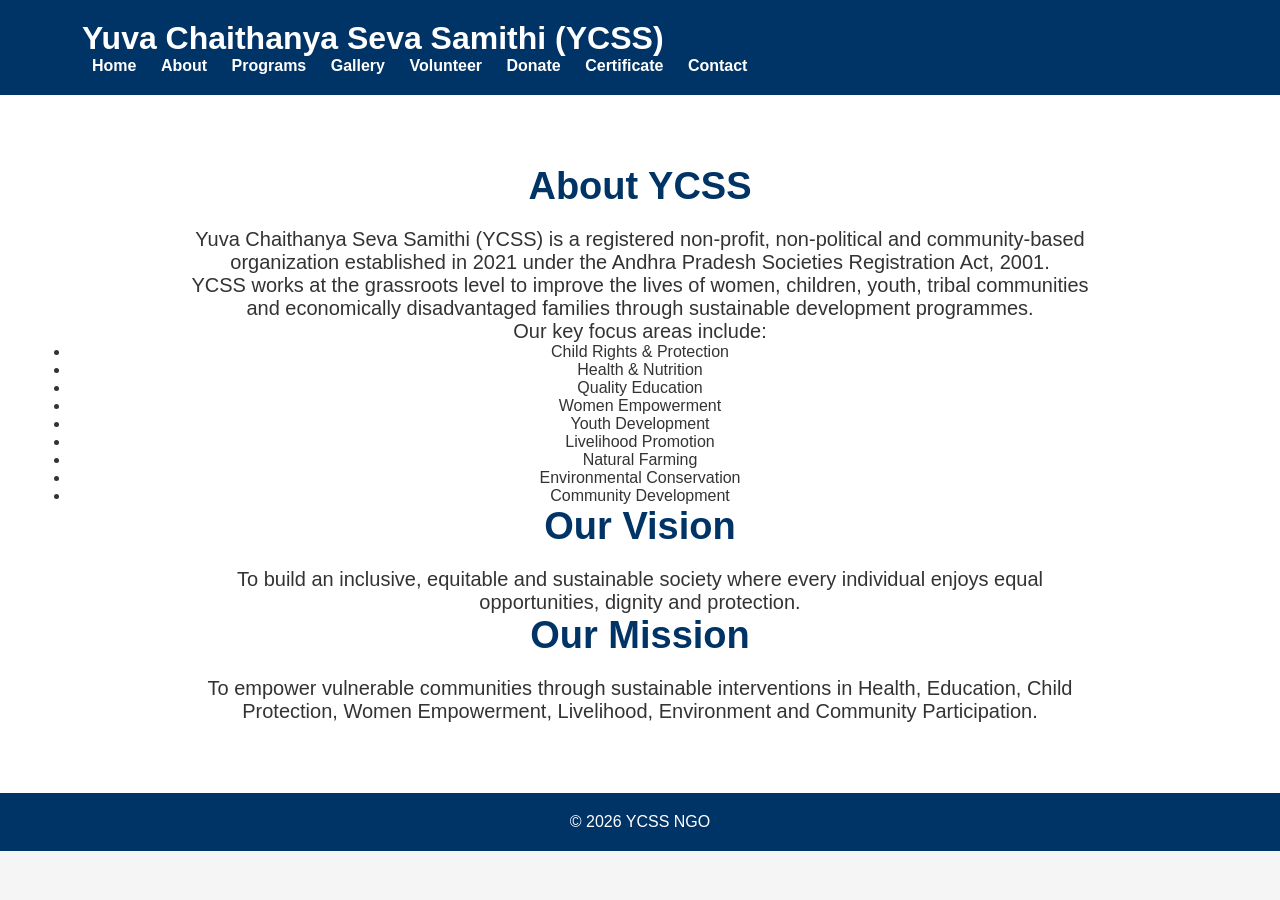
==== about.html @ fd0b3cf6 "Added About Page" ====
<!DOCTYPE html>
<html lang="en">
<head>
<meta charset="UTF-8">
<meta name="viewport" content="width=device-width, initial-scale=1.0">
<title>About YCSS</title>

<link rel="stylesheet" href="style.css">

</head>

<body>

<header>
<div class="container">

<h1>Yuva Chaithanya Seva Samithi (YCSS)</h1>

<nav>
<a href="index.html">Home</a>
<a href="about.html">About</a>
<a href="#">Programs</a>
<a href="#">Gallery</a>
<a href="#">Volunteer</a>
<a href="#">Donate</a>
<a href="#">Certificate</a>
<a href="#">Contact</a>
</nav>

</div>
</header>

<section class="about">

<h2>About YCSS</h2>

<p>

Yuva Chaithanya Seva Samithi (YCSS) is a registered non-profit,
non-political and community-based organization established in 2021
under the Andhra Pradesh Societies Registration Act, 2001.

</p>

<p>

YCSS works at the grassroots level to improve the lives of women,
children, youth, tribal communities and economically disadvantaged
families through sustainable development programmes.

</p>

<p>

Our key focus areas include:

</p>

<ul>

<li>Child Rights & Protection</li>

<li>Health & Nutrition</li>

<li>Quality Education</li>

<li>Women Empowerment</li>

<li>Youth Development</li>

<li>Livelihood Promotion</li>

<li>Natural Farming</li>

<li>Environmental Conservation</li>

<li>Community Development</li>

</ul>

<h2>Our Vision</h2>

<p>

To build an inclusive, equitable and sustainable society where every
individual enjoys equal opportunities, dignity and protection.

</p>

<h2>Our Mission</h2>

<p>

To empower vulnerable communities through sustainable interventions in
Health, Education, Child Protection, Women Empowerment, Livelihood,
Environment and Community Participation.

</p>

</section>

<footer>

© 2026 YCSS NGO

</footer>

</body>
</html>
---- style.css ----
*{
margin:0;
padding:0;
box-sizing:border-box;
font-family:Arial,sans-serif;
}

body{
background:#f5f5f5;
color:#333;
}

header{
background:#003366;
color:white;
padding:20px;
}

.container{
width:90%;
margin:auto;
display:flex;
justify-content:space-between;
align-items:center;
flex-wrap:wrap;
}

nav a{
color:white;
text-decoration:none;
margin:10px;
font-weight:bold;
}

nav a:hover{
color:gold;
}

.hero{
height:500px;
background:url("https://images.unsplash.com/photo-1529156069898-49953e39b3ac?auto=format&fit=crop&w=1600&q=80") center/cover;
display:flex;
flex-direction:column;
justify-content:center;
align-items:center;
text-align:center;
color:white;
}

.hero h2{
font-size:50px;
margin-bottom:20px;
text-shadow:2px 2px 5px black;
}

.hero p{
font-size:22px;
margin-bottom:20px;
}

.hero a{
background:#ff5722;
padding:15px 35px;
color:white;
text-decoration:none;
border-radius:30px;
font-size:20px;
}

.about{
padding:70px;
text-align:center;
background:white;
}

.about h2{
font-size:38px;
margin-bottom:20px;
color:#003366;
}

.about p{
max-width:900px;
margin:auto;
font-size:20px;
}

footer{
background:#003366;
color:white;
text-align:center;
padding:20px;
}
/* Vision & Mission */

.vision,
.mission{
    width:80%;
    margin:60px auto;
    text-align:center;
    background:#f8f9fa;
    padding:40px;
    border-radius:10px;
    box-shadow:0 5px 15px rgba(0,0,0,0.08);
}

.vision h2,
.mission h2{
    color:#003366;
    font-size:38px;
    margin-bottom:20px;
}

.vision p,
.mission p{
    font-size:20px;
    line-height:1.8;
    color:#444;
}
/* Programs */

.programs{
    width:90%;
    margin:80px auto;
    text-align:center;
}

.programs h2{
    font-size:42px;
    color:#003366;
    margin-bottom:40px;
}

.program-grid{
    display:grid;
    grid-template-columns:repeat(auto-fit,minmax(300px,1fr));
    gap:25px;
}

.card{
    background:white;
    padding:30px;
    border-radius:12px;
    box-shadow:0 5px 20px rgba(0,0,0,.10);
    transition:.3s;
}

.card:hover{
    transform:translateY(-8px);
}

.card h3{
    color:#003366;
    margin-bottom:15px;
}

.card p{
    line-height:1.7;
    color:#555;
}
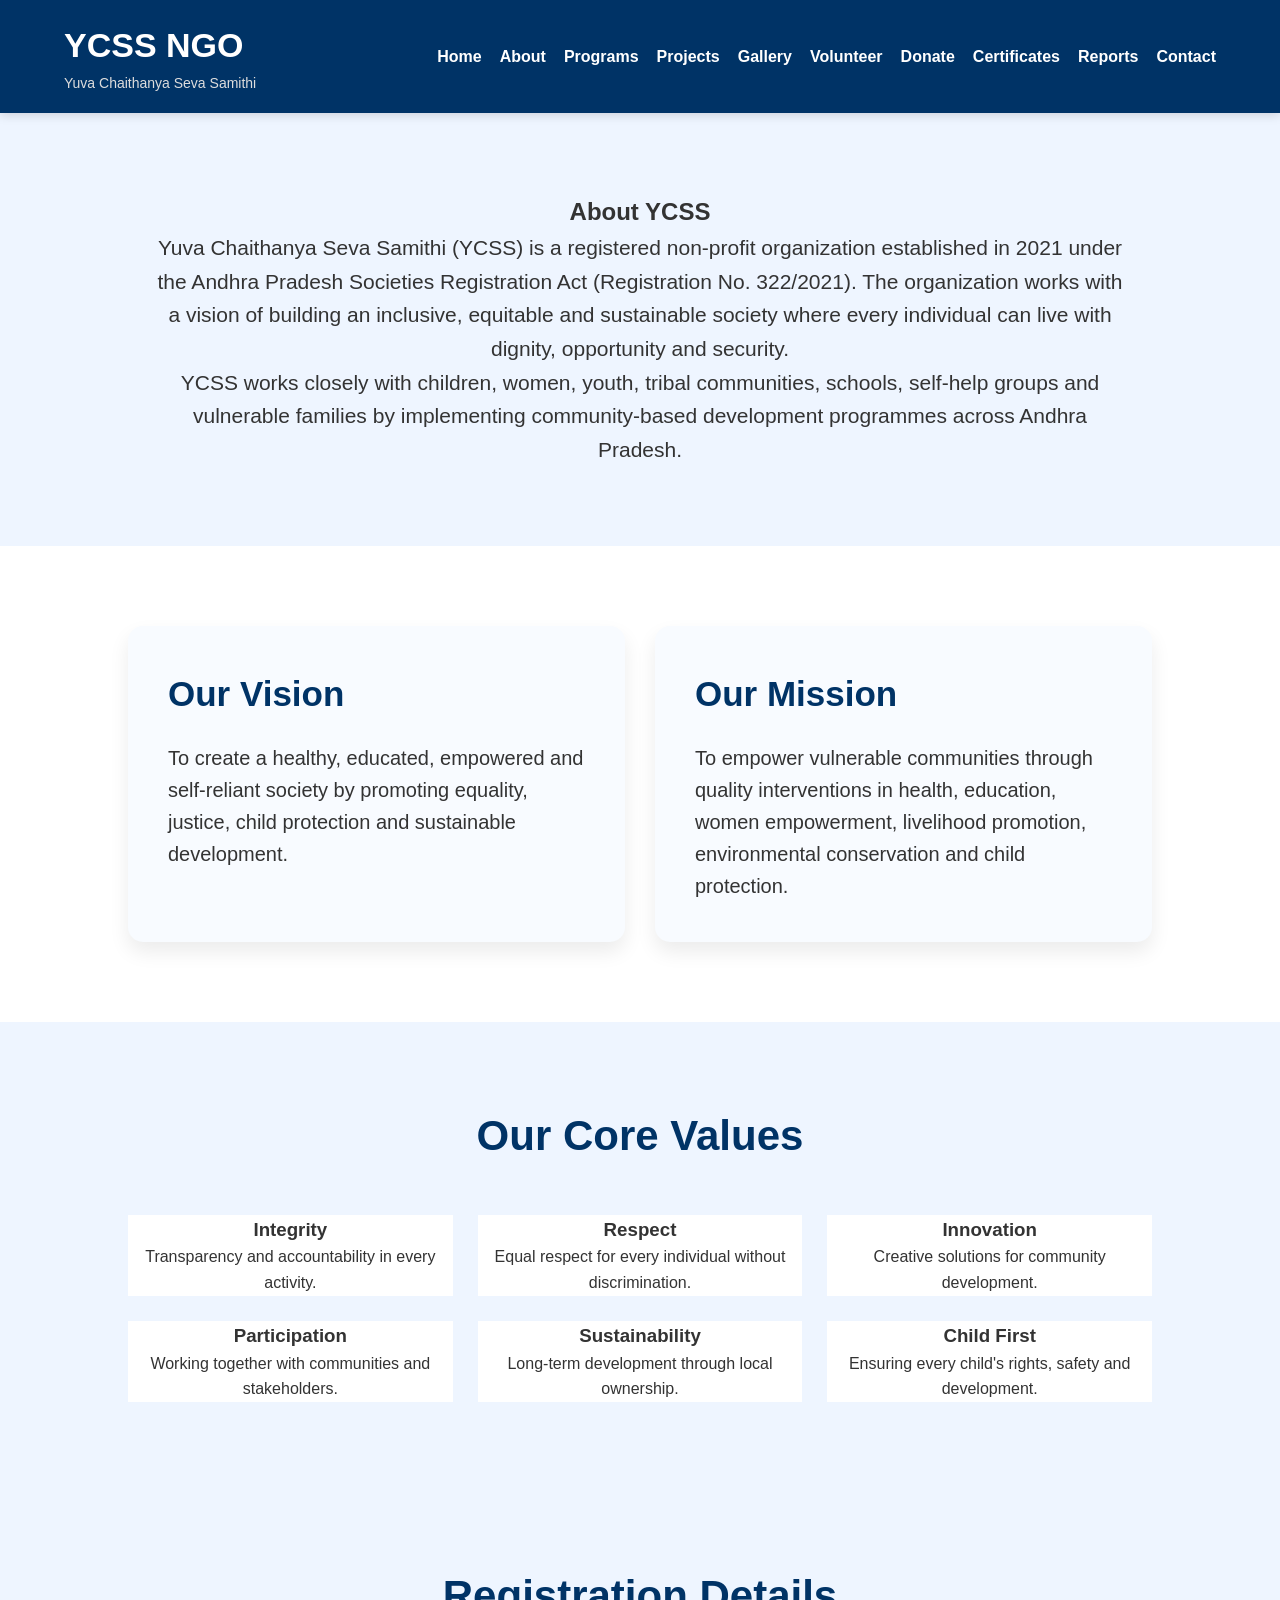
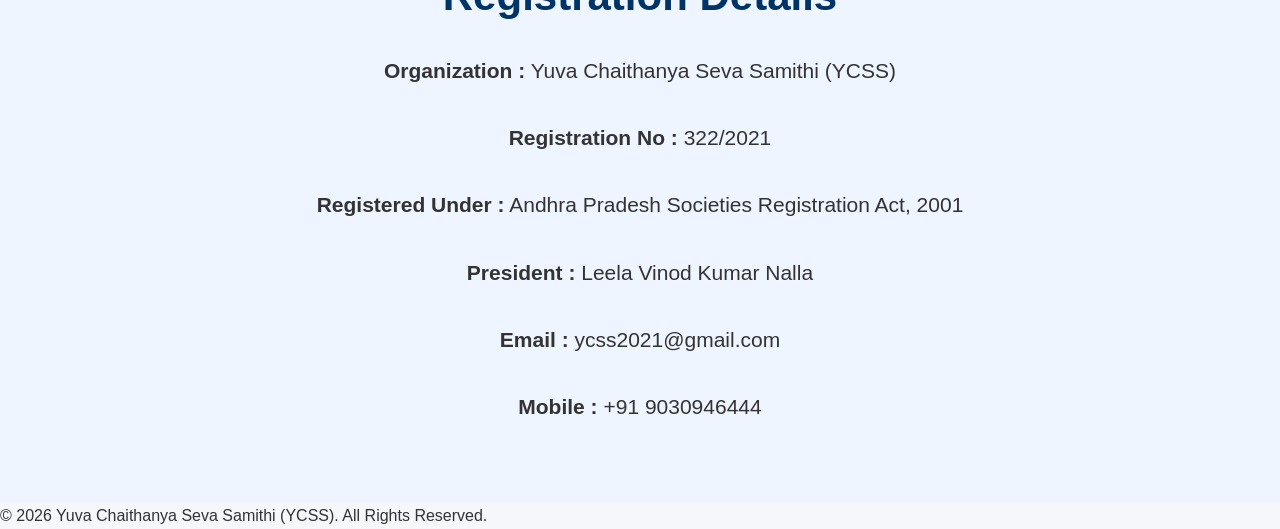
==== commit 5e1d0446: "Update about.html" ====
--- a/about.html
+++ b/about.html
@@ -3,10 +3,8 @@
 <head>
 <meta charset="UTF-8">
 <meta name="viewport" content="width=device-width, initial-scale=1.0">
-<title>About YCSS</title>
-
+<title>About Us | YCSS NGO</title>
 <link rel="stylesheet" href="style.css">
-
 </head>
 
 <body>
@@ -14,86 +12,130 @@
 <header>
 <div class="container">
 
-<h1>Yuva Chaithanya Seva Samithi (YCSS)</h1>
+<div class="logo">
+<h1>YCSS NGO</h1>
+<p>Yuva Chaithanya Seva Samithi</p>
+</div>
 
 <nav>
 <a href="index.html">Home</a>
 <a href="about.html">About</a>
-<a href="#">Programs</a>
-<a href="#">Gallery</a>
-<a href="#">Volunteer</a>
-<a href="#">Donate</a>
-<a href="#">Certificate</a>
-<a href="#">Contact</a>
+<a href="programs.html">Programs</a>
+<a href="projects.html">Projects</a>
+<a href="gallery.html">Gallery</a>
+<a href="volunteer.html">Volunteer</a>
+<a href="donate.html">Donate</a>
+<a href="certificate.html">Certificates</a>
+<a href="reports.html">Reports</a>
+<a href="contact.html">Contact</a>
 </nav>
 
 </div>
 </header>
 
-<section class="about">
+<section class="about-home">
 
-<h2>About YCSS</h2>
+<h1>About YCSS</h1>
 
 <p>
 
-Yuva Chaithanya Seva Samithi (YCSS) is a registered non-profit,
-non-political and community-based organization established in 2021
-under the Andhra Pradesh Societies Registration Act, 2001.
+Yuva Chaithanya Seva Samithi (YCSS) is a registered non-profit organization established in 2021 under the Andhra Pradesh Societies Registration Act (Registration No. 322/2021). The organization works with a vision of building an inclusive, equitable and sustainable society where every individual can live with dignity, opportunity and security.
 
 </p>
 
 <p>
 
-YCSS works at the grassroots level to improve the lives of women,
-children, youth, tribal communities and economically disadvantaged
-families through sustainable development programmes.
+YCSS works closely with children, women, youth, tribal communities, schools, self-help groups and vulnerable families by implementing community-based development programmes across Andhra Pradesh.
 
 </p>
 
-<p>
+</section>
 
-Our key focus areas include:
+<section class="vision-mission">
 
-</p>
-
-<ul>
-
-<li>Child Rights & Protection</li>
-
-<li>Health & Nutrition</li>
-
-<li>Quality Education</li>
-
-<li>Women Empowerment</li>
-
-<li>Youth Development</li>
-
-<li>Livelihood Promotion</li>
-
-<li>Natural Farming</li>
-
-<li>Environmental Conservation</li>
-
-<li>Community Development</li>
-
-</ul>
+<div class="box">
 
 <h2>Our Vision</h2>
 
 <p>
 
-To build an inclusive, equitable and sustainable society where every
-individual enjoys equal opportunities, dignity and protection.
+To create a healthy, educated, empowered and self-reliant society by promoting equality, justice, child protection and sustainable development.
 
 </p>
+
+</div>
+
+<div class="box">
 
 <h2>Our Mission</h2>
 
 <p>
 
-To empower vulnerable communities through sustainable interventions in
-Health, Education, Child Protection, Women Empowerment, Livelihood,
-Environment and Community Participation.
+To empower vulnerable communities through quality interventions in health, education, women empowerment, livelihood promotion, environmental conservation and child protection.
+
+</p>
+
+</div>
+
+</section>
+
+<section class="programs">
+
+<h2>Our Core Values</h2>
+
+<div class="program-grid">
+
+<div class="card">
+<h3>Integrity</h3>
+<p>Transparency and accountability in every activity.</p>
+</div>
+
+<div class="card">
+<h3>Respect</h3>
+<p>Equal respect for every individual without discrimination.</p>
+</div>
+
+<div class="card">
+<h3>Innovation</h3>
+<p>Creative solutions for community development.</p>
+</div>
+
+<div class="card">
+<h3>Participation</h3>
+<p>Working together with communities and stakeholders.</p>
+</div>
+
+<div class="card">
+<h3>Sustainability</h3>
+<p>Long-term development through local ownership.</p>
+</div>
+
+<div class="card">
+<h3>Child First</h3>
+<p>Ensuring every child's rights, safety and development.</p>
+</div>
+
+</div>
+
+</section>
+
+<section class="about-home">
+
+<h2>Registration Details</h2>
+
+<p>
+
+<b>Organization :</b> Yuva Chaithanya Seva Samithi (YCSS)<br><br>
+
+<b>Registration No :</b> 322/2021<br><br>
+
+<b>Registered Under :</b> Andhra Pradesh Societies Registration Act, 2001<br><br>
+
+<b>President :</b> Leela Vinod Kumar Nalla<br><br>
+
+<b>Email :</b> ycss2021@gmail.com<br><br>
+
+<b>Mobile :</b> +91 9030946444
 
 </p>
 
@@ -101,7 +143,11 @@
 
 <footer>
 
-© 2026 YCSS NGO
+<p>
+
+© 2026 Yuva Chaithanya Seva Samithi (YCSS). All Rights Reserved.
+
+</p>
 
 </footer>
 
--- a/style.css
+++ b/style.css
@@ -1,19 +1,29 @@
+/* =========================
+YCSS NGO - Professional CSS
+========================= */
+
 *{
 margin:0;
 padding:0;
 box-sizing:border-box;
 font-family:Arial,sans-serif;
+scroll-behavior:smooth;
 }
 
 body{
-background:#f5f5f5;
+background:#f5f7fb;
 color:#333;
-}
+line-height:1.6;
+}
+
+/* HEADER */
 
 header{
 background:#003366;
-color:white;
-padding:20px;
+position:sticky;
+top:0;
+z-index:999;
+box-shadow:0 2px 10px rgba(0,0,0,.15);
 }
 
 .container{
@@ -22,139 +32,213 @@
 display:flex;
 justify-content:space-between;
 align-items:center;
+padding:18px 0;
+}
+
+.logo h1{
+color:#fff;
+font-size:34px;
+}
+
+.logo p{
+color:#ddd;
+font-size:14px;
+}
+
+nav{
+display:flex;
 flex-wrap:wrap;
+gap:18px;
 }
 
 nav a{
 color:white;
 text-decoration:none;
-margin:10px;
 font-weight:bold;
+transition:.3s;
 }
 
 nav a:hover{
-color:gold;
-}
+color:#FFD700;
+}
+
+/* HERO */
 
 .hero{
-height:500px;
-background:url("https://images.unsplash.com/photo-1529156069898-49953e39b3ac?auto=format&fit=crop&w=1600&q=80") center/cover;
+height:90vh;
+background:url("baner.jpg") center center/cover no-repeat;
+position:relative;
+display:flex;
+justify-content:center;
+align-items:center;
+}
+
+.overlay{
+background:rgba(0,0,0,.55);
+width:100%;
+height:100%;
 display:flex;
 flex-direction:column;
 justify-content:center;
 align-items:center;
 text-align:center;
-color:white;
-}
-
-.hero h2{
-font-size:50px;
+color:#fff;
+padding:20px;
+}
+
+.overlay h2{
+font-size:60px;
 margin-bottom:20px;
-text-shadow:2px 2px 5px black;
-}
-
-.hero p{
-font-size:22px;
-margin-bottom:20px;
-}
-
-.hero a{
-background:#ff5722;
-padding:15px 35px;
+}
+
+.overlay p{
+font-size:24px;
+margin-bottom:35px;
+}
+
+.hero-buttons{
+display:flex;
+gap:20px;
+flex-wrap:wrap;
+}
+
+.btn{
+background:#ff6600;
+padding:16px 35px;
+border-radius:40px;
 color:white;
 text-decoration:none;
-border-radius:30px;
+font-weight:bold;
+transition:.3s;
+}
+
+.btn:hover{
+background:#e65100;
+}
+
+.btn2{
+background:#fff;
+padding:16px 35px;
+border-radius:40px;
+color:#003366;
+text-decoration:none;
+font-weight:bold;
+transition:.3s;
+}
+
+.btn2:hover{
+background:#FFD700;
+}
+
+/* IMPACT */
+
+.impact{
+padding:80px 10%;
+text-align:center;
+background:white;
+}
+
+.impact h2{
+font-size:42px;
+margin-bottom:40px;
+color:#003366;
+}
+
+.impact-grid{
+display:grid;
+grid-template-columns:repeat(auto-fit,minmax(220px,1fr));
+gap:25px;
+}
+
+.impact-box{
+background:#f8fbff;
+padding:35px;
+border-radius:15px;
+box-shadow:0 10px 20px rgba(0,0,0,.08);
+transition:.3s;
+}
+
+.impact-box:hover{
+transform:translateY(-8px);
+}
+
+.impact-box h3{
+font-size:48px;
+color:#ff6600;
+margin-bottom:10px;
+}
+
+.impact-box p{
 font-size:20px;
 }
 
-.about{
-padding:70px;
-text-align:center;
+/* ABOUT */
+
+.about-home{
+padding:80px 12%;
+text-align:center;
+background:#eef5ff;
+}
+
+.about-home h2{
+font-size:42px;
+color:#003366;
+margin-bottom:25px;
+}
+
+.about-home p{
+font-size:21px;
+max-width:1000px;
+margin:auto;
+}
+
+/* VISION */
+
+.vision-mission{
+display:grid;
+grid-template-columns:repeat(auto-fit,minmax(400px,1fr));
+gap:30px;
+padding:80px 10%;
 background:white;
 }
 
-.about h2{
-font-size:38px;
+.box{
+background:#f8fbff;
+padding:40px;
+border-radius:15px;
+box-shadow:0 10px 20px rgba(0,0,0,.08);
+}
+
+.box h2{
+color:#003366;
 margin-bottom:20px;
-color:#003366;
-}
-
-.about p{
-max-width:900px;
-margin:auto;
+font-size:35px;
+}
+
+.box p{
 font-size:20px;
 }
 
-footer{
-background:#003366;
-color:white;
-text-align:center;
-padding:20px;
-}
-/* Vision & Mission */
-
-.vision,
-.mission{
-    width:80%;
-    margin:60px auto;
-    text-align:center;
-    background:#f8f9fa;
-    padding:40px;
-    border-radius:10px;
-    box-shadow:0 5px 15px rgba(0,0,0,0.08);
-}
-
-.vision h2,
-.mission h2{
-    color:#003366;
-    font-size:38px;
-    margin-bottom:20px;
-}
-
-.vision p,
-.mission p{
-    font-size:20px;
-    line-height:1.8;
-    color:#444;
-}
-/* Programs */
+/* PROGRAMS */
 
 .programs{
-    width:90%;
-    margin:80px auto;
-    text-align:center;
+padding:80px 10%;
+background:#eef5ff;
+text-align:center;
 }
 
 .programs h2{
-    font-size:42px;
-    color:#003366;
-    margin-bottom:40px;
+font-size:42px;
+color:#003366;
+margin-bottom:45px;
 }
 
 .program-grid{
-    display:grid;
-    grid-template-columns:repeat(auto-fit,minmax(300px,1fr));
-    gap:25px;
+display:grid;
+grid-template-columns:repeat(auto-fit,minmax(300px,1fr));
+gap:25px;
 }
 
 .card{
-    background:white;
-    padding:30px;
-    border-radius:12px;
-    box-shadow:0 5px 20px rgba(0,0,0,.10);
-    transition:.3s;
-}
-
-.card:hover{
-    transform:translateY(-8px);
-}
-
-.card h3{
-    color:#003366;
-    margin-bottom:15px;
-}
-
-.card p{
-    line-height:1.7;
-    color:#555;
-}
+background:white;
+padding:
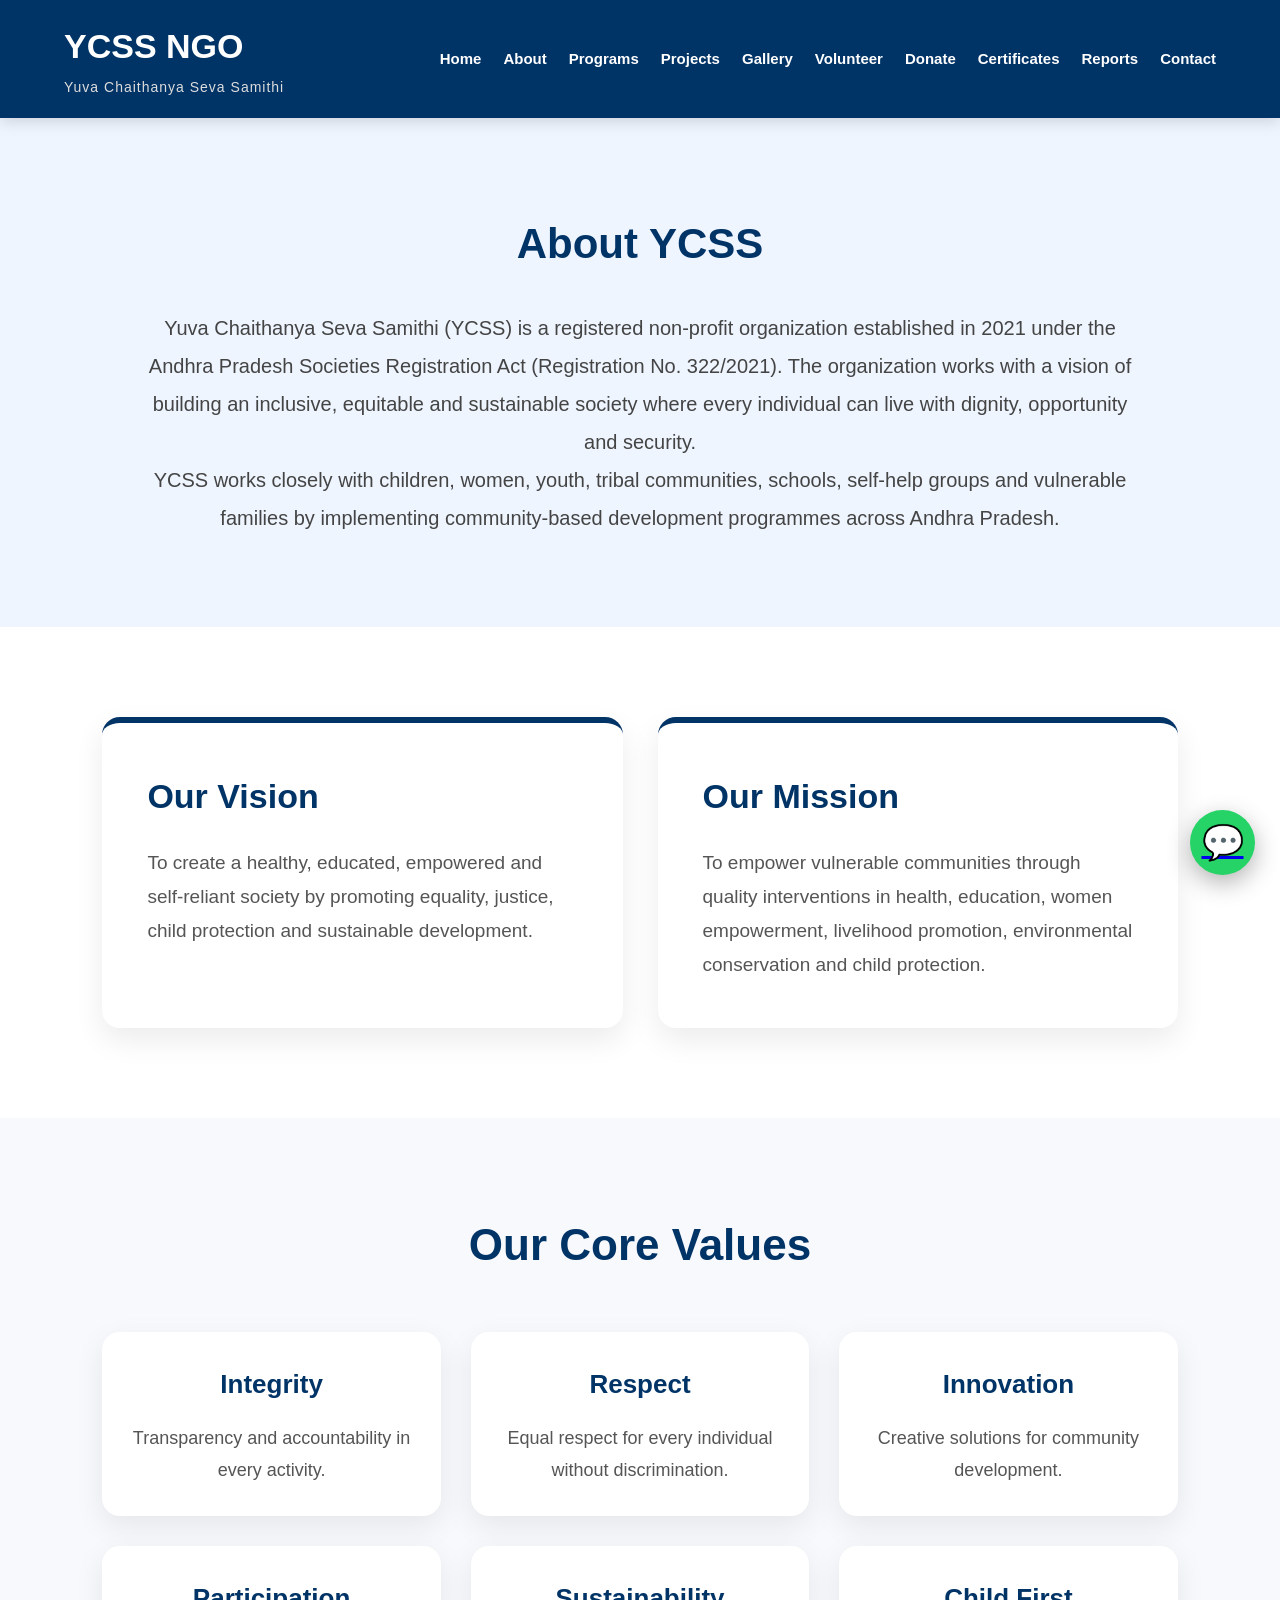
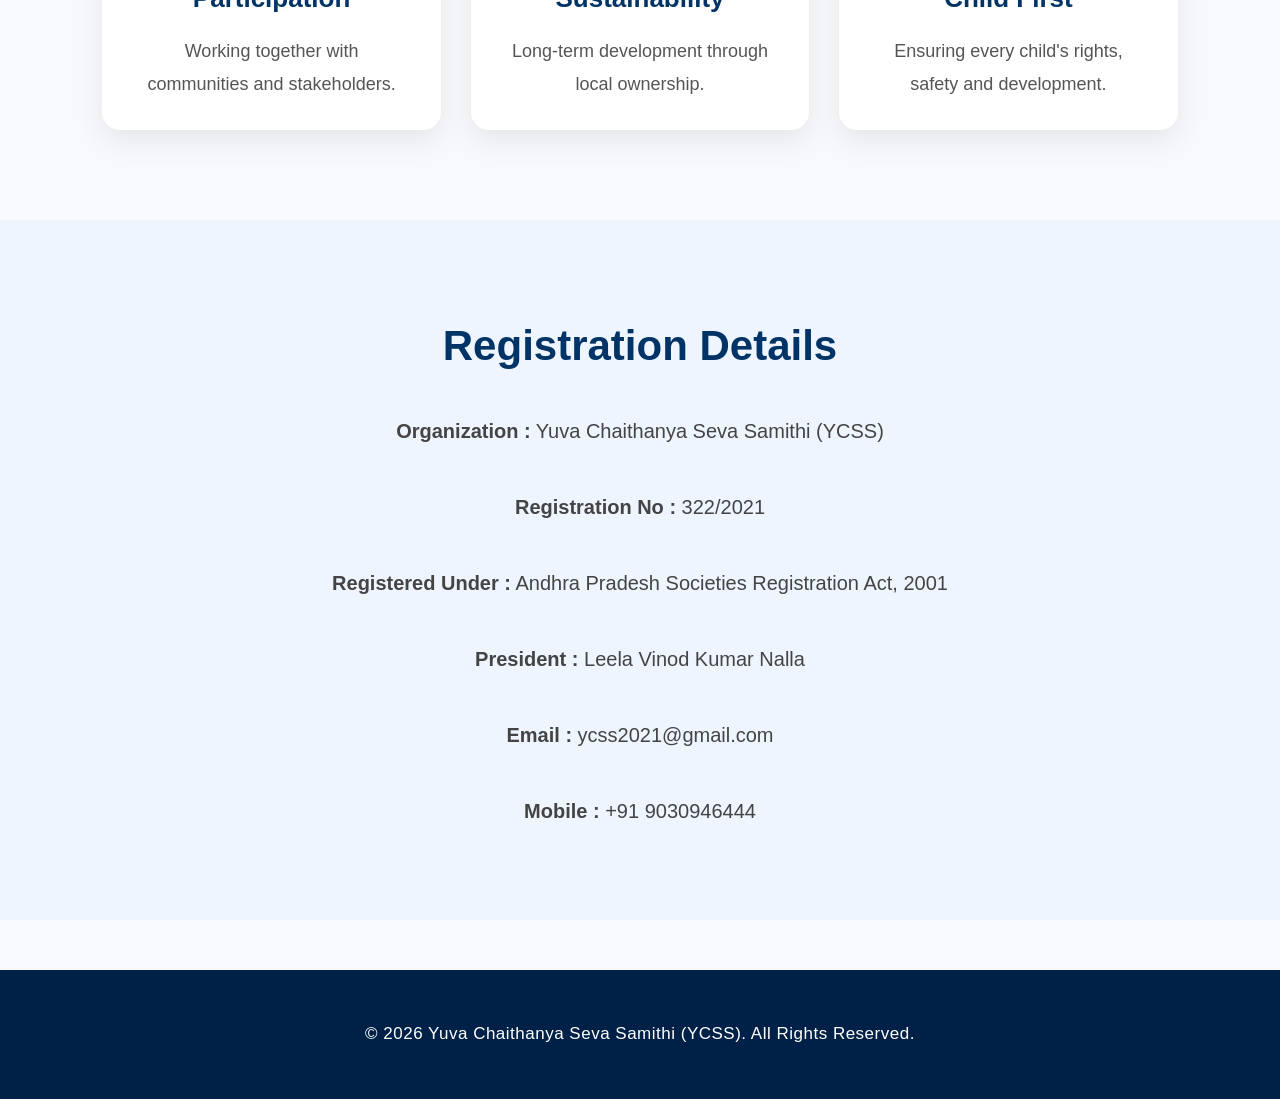
==== commit d57f895c: "Update about.html" ====
--- a/about.html
+++ b/about.html
@@ -150,6 +150,16 @@
 </p>
 
 </footer>
+<!-- Floating WhatsApp -->
+<a href="https://wa.me/919030946444"
+class="whatsapp-float"
+target="_blank">
+
+<span class="wa-icon">💬</span>
+
+</a>
+
+<script src="script.js"></script>
 
 </body>
 </html>
--- a/style.css
+++ b/style.css
@@ -1,33 +1,37 @@
-/* =========================
-YCSS NGO - Professional CSS
-========================= */
+/*=================================================
+YCSS NGO - Professional Website
+Version : 2.0
+Part 1 of 3
+==================================================*/
 
 *{
 margin:0;
 padding:0;
 box-sizing:border-box;
-font-family:Arial,sans-serif;
 scroll-behavior:smooth;
+font-family:'Segoe UI',Arial,sans-serif;
 }
 
 body{
-background:#f5f7fb;
+background:#f7f9fc;
 color:#333;
-line-height:1.6;
+line-height:1.7;
+overflow-x:hidden;
 }
 
 /* HEADER */
 
 header{
-background:#003366;
 position:sticky;
 top:0;
-z-index:999;
-box-shadow:0 2px 10px rgba(0,0,0,.15);
+z-index:9999;
+background:#003366;
+box-shadow:0 3px 15px rgba(0,0,0,.15);
 }
 
 .container{
 width:90%;
+max-width:1400px;
 margin:auto;
 display:flex;
 justify-content:space-between;
@@ -38,207 +42,683 @@
 .logo h1{
 color:#fff;
 font-size:34px;
+font-weight:700;
 }
 
 .logo p{
 color:#ddd;
 font-size:14px;
+letter-spacing:1px;
 }
 
 nav{
 display:flex;
+gap:22px;
 flex-wrap:wrap;
-gap:18px;
 }
 
 nav a{
-color:white;
 text-decoration:none;
-font-weight:bold;
-transition:.3s;
+color:#fff;
+font-weight:600;
+font-size:15px;
+transition:.35s;
+position:relative;
 }
 
 nav a:hover{
 color:#FFD700;
 }
 
+nav a::after{
+content:"";
+position:absolute;
+left:0;
+bottom:-5px;
+width:0%;
+height:2px;
+background:#FFD700;
+transition:.35s;
+}
+
+nav a:hover::after{
+width:100%;
+}
+
 /* HERO */
 
 .hero{
-height:90vh;
-background:url("baner.jpg") center center/cover no-repeat;
-position:relative;
+
+height:92vh;
+
+background:
+
+linear-gradient(rgba(0,0,0,.45),rgba(0,0,0,.45)),
+
+url("IMG_20230207_112610.jpg")
+
+center center/cover no-repeat;
+
 display:flex;
+
 justify-content:center;
+
 align-items:center;
+
+text-align:center;
+
+color:white;
+
 }
 
 .overlay{
-background:rgba(0,0,0,.55);
-width:100%;
-height:100%;
+
+max-width:900px;
+
+padding:30px;
+
+}
+
+.overlay h2{
+
+font-size:64px;
+
+font-weight:700;
+
+margin-bottom:25px;
+
+text-shadow:0 5px 15px rgba(0,0,0,.5);
+
+}
+
+.overlay p{
+
+font-size:24px;
+
+margin-bottom:35px;
+
+}
+
+.hero-buttons{
+
 display:flex;
-flex-direction:column;
+
 justify-content:center;
-align-items:center;
+
+gap:20px;
+
+flex-wrap:wrap;
+
+}
+
+.btn{
+
+background:#ff6b00;
+
+padding:16px 40px;
+
+border-radius:40px;
+
+color:white;
+
+text-decoration:none;
+
+font-weight:bold;
+
+transition:.35s;
+
+}
+
+.btn:hover{
+
+background:#e75d00;
+
+transform:translateY(-5px);
+
+}
+
+.btn2{
+
+background:white;
+
+padding:16px 40px;
+
+border-radius:40px;
+
+text-decoration:none;
+
+font-weight:bold;
+
+color:#003366;
+
+transition:.35s;
+
+}
+
+.btn2:hover{
+
+background:#FFD700;
+
+transform:translateY(-5px);
+
+}
+
+/* IMPACT */
+
+.impact{
+
+padding:90px 8%;
+
+background:white;
+
 text-align:center;
-color:#fff;
-padding:20px;
-}
-
-.overlay h2{
-font-size:60px;
-margin-bottom:20px;
-}
-
-.overlay p{
-font-size:24px;
-margin-bottom:35px;
-}
-
-.hero-buttons{
-display:flex;
-gap:20px;
-flex-wrap:wrap;
-}
-
-.btn{
-background:#ff6600;
-padding:16px 35px;
-border-radius:40px;
-color:white;
-text-decoration:none;
-font-weight:bold;
-transition:.3s;
-}
-
-.btn:hover{
-background:#e65100;
-}
-
-.btn2{
+
+}
+
+.impact h2{
+
+font-size:42px;
+
+color:#003366;
+
+margin-bottom:50px;
+
+}
+
+.impact-grid{
+
+display:grid;
+
+grid-template-columns:repeat(auto-fit,minmax(240px,1fr));
+
+gap:30px;
+
+}
+
+.impact-box{
+
 background:#fff;
-padding:16px 35px;
-border-radius:40px;
-color:#003366;
-text-decoration:none;
-font-weight:bold;
-transition:.3s;
-}
-
-.btn2:hover{
-background:#FFD700;
-}
-
-/* IMPACT */
-
-.impact{
-padding:80px 10%;
-text-align:center;
-background:white;
-}
-
-.impact h2{
-font-size:42px;
-margin-bottom:40px;
-color:#003366;
-}
-
-.impact-grid{
-display:grid;
-grid-template-columns:repeat(auto-fit,minmax(220px,1fr));
-gap:25px;
-}
-
-.impact-box{
-background:#f8fbff;
-padding:35px;
-border-radius:15px;
-box-shadow:0 10px 20px rgba(0,0,0,.08);
-transition:.3s;
+
+padding:40px;
+
+border-radius:18px;
+
+box-shadow:0 10px 30px rgba(0,0,0,.08);
+
+transition:.4s;
+
 }
 
 .impact-box:hover{
-transform:translateY(-8px);
+
+transform:translateY(-10px);
+
 }
 
 .impact-box h3{
+
 font-size:48px;
-color:#ff6600;
+
+color:#ff6b00;
+
 margin-bottom:10px;
+
 }
 
 .impact-box p{
+
 font-size:20px;
-}
-
-/* ABOUT */
+
+color:#555;
+
+}
+/*=================================================
+ABOUT
+==================================================*/
 
 .about-home{
-padding:80px 12%;
+padding:90px 10%;
 text-align:center;
 background:#eef5ff;
 }
 
+.about-home h1,
 .about-home h2{
 font-size:42px;
 color:#003366;
-margin-bottom:25px;
+margin-bottom:30px;
 }
 
 .about-home p{
-font-size:21px;
 max-width:1000px;
 margin:auto;
-}
-
-/* VISION */
+font-size:20px;
+line-height:1.9;
+color:#444;
+}
+
+/*=================================================
+VISION & MISSION
+==================================================*/
 
 .vision-mission{
 display:grid;
-grid-template-columns:repeat(auto-fit,minmax(400px,1fr));
-gap:30px;
-padding:80px 10%;
+grid-template-columns:repeat(auto-fit,minmax(420px,1fr));
+gap:35px;
+padding:90px 8%;
 background:white;
 }
 
 .box{
-background:#f8fbff;
-padding:40px;
-border-radius:15px;
-box-shadow:0 10px 20px rgba(0,0,0,.08);
+background:white;
+padding:45px;
+border-radius:18px;
+box-shadow:0 12px 30px rgba(0,0,0,.08);
+transition:.35s;
+border-top:6px solid #003366;
+}
+
+.box:hover{
+transform:translateY(-8px);
 }
 
 .box h2{
+font-size:34px;
+margin-bottom:20px;
 color:#003366;
-margin-bottom:20px;
-font-size:35px;
 }
 
 .box p{
-font-size:20px;
-}
-
-/* PROGRAMS */
+font-size:19px;
+color:#555;
+line-height:1.8;
+}
+
+/*=================================================
+PROGRAMS
+==================================================*/
 
 .programs{
-padding:80px 10%;
-background:#eef5ff;
+padding:90px 8%;
+background:#f7f9fc;
 text-align:center;
 }
 
 .programs h2{
-font-size:42px;
+font-size:44px;
 color:#003366;
-margin-bottom:45px;
+margin-bottom:50px;
 }
 
 .program-grid{
 display:grid;
 grid-template-columns:repeat(auto-fit,minmax(300px,1fr));
-gap:25px;
+gap:30px;
 }
 
 .card{
 background:white;
-padding:
+border-radius:18px;
+padding:30px;
+box-shadow:0 10px 30px rgba(0,0,0,.08);
+transition:.35s;
+overflow:hidden;
+}
+
+.card:hover{
+transform:translateY(-10px);
+box-shadow:0 18px 35px rgba(0,0,0,.15);
+}
+
+.card h3{
+font-size:26px;
+color:#003366;
+margin-bottom:15px;
+}
+
+.card p{
+font-size:18px;
+line-height:1.8;
+color:#555;
+}
+
+/*=================================================
+IMAGES
+==================================================*/
+
+.card img{
+width:100%;
+height:240px;
+object-fit:cover;
+border-radius:12px;
+transition:.4s;
+}
+
+.card:hover img{
+transform:scale(1.08);
+}
+
+/*=================================================
+BUTTON EFFECTS
+==================================================*/
+
+.btn,
+.btn2{
+box-shadow:0 10px 25px rgba(0,0,0,.25);
+}
+
+.btn:active,
+.btn2:active{
+transform:scale(.98);
+}
+
+/*=================================================
+ANIMATION
+==================================================*/
+
+section{
+animation:fadeUp .9s ease;
+}
+
+@keyframes fadeUp{
+
+0%{
+opacity:0;
+transform:translateY(40px);
+}
+
+100%{
+opacity:1;
+transform:translateY(0);
+}
+
+}
+/*=================================================
+FOOTER
+==================================================*/
+
+footer{
+background:#002147;
+color:#fff;
+padding:50px 20px;
+text-align:center;
+margin-top:50px;
+}
+
+footer p{
+font-size:17px;
+letter-spacing:.5px;
+}
+
+/*=================================================
+LINKS
+==================================================*/
+
+a{
+transition:.3s;
+}
+
+img{
+max-width:100%;
+display:block;
+}
+
+/*=================================================
+SCROLLBAR
+==================================================*/
+
+::-webkit-scrollbar{
+width:10px;
+}
+
+::-webkit-scrollbar-track{
+background:#f1f1f1;
+}
+
+::-webkit-scrollbar-thumb{
+background:#003366;
+border-radius:10px;
+}
+
+::-webkit-scrollbar-thumb:hover{
+background:#00509e;
+}
+
+/*=================================================
+UTILITY
+==================================================*/
+
+.text-center{
+text-align:center;
+}
+
+.mt-20{
+margin-top:20px;
+}
+
+.mt-40{
+margin-top:40px;
+}
+
+.mb-20{
+margin-bottom:20px;
+}
+
+.mb-40{
+margin-bottom:40px;
+}
+
+/*=================================================
+RESPONSIVE
+==================================================*/
+
+@media screen and (max-width:992px){
+
+.container{
+flex-direction:column;
+gap:20px;
+}
+
+nav{
+justify-content:center;
+}
+
+.overlay h2{
+font-size:46px;
+}
+
+.overlay p{
+font-size:20px;
+}
+
+.vision-mission{
+grid-template-columns:1fr;
+}
+
+}
+
+@media screen and (max-width:768px){
+
+.hero{
+height:75vh;
+}
+
+.overlay h2{
+font-size:34px;
+line-height:1.3;
+}
+
+.overlay p{
+font-size:17px;
+}
+
+.hero-buttons{
+flex-direction:column;
+align-items:center;
+}
+
+.btn,
+.btn2{
+width:220px;
+text-align:center;
+}
+
+.program-grid{
+grid-template-columns:1fr;
+}
+
+.impact-grid{
+grid-template-columns:1fr 1fr;
+}
+
+.about-home{
+padding:60px 20px;
+}
+
+.programs{
+padding:60px 20px;
+}
+
+}
+
+@media screen and (max-width:480px){
+
+.logo h1{
+font-size:28px;
+}
+
+nav{
+gap:10px;
+}
+
+nav a{
+font-size:14px;
+}
+
+.overlay h2{
+font-size:28px;
+}
+
+.overlay p{
+font-size:16px;
+}
+
+.impact-grid{
+grid-template-columns:1fr;
+}
+
+.impact-box h3{
+font-size:38px;
+}
+
+.about-home h1,
+.about-home h2,
+.programs h2{
+font-size:32px;
+}
+
+.card h3{
+font-size:22px;
+}
+
+.card p{
+font-size:16px;
+}
+
+}
+/* ===================================
+   Floating WhatsApp Button
+=================================== */
+
+.whatsapp-float{
+position:fixed;
+bottom:25px;
+right:25px;
+width:65px;
+height:65px;
+background:#25D366;
+border-radius:50%;
+display:flex;
+align-items:center;
+justify-content:center;
+box-shadow:0 8px 25px rgba(0,0,0,.30);
+z-index:99999;
+transition:.3s;
+animation:whatsappPulse 2s infinite;
+}
+
+.whatsapp-float:hover{
+transform:scale(1.1);
+}
+
+.whatsapp-float img{
+width:36px;
+height:36px;
+filter:invert(1);
+}
+
+@keyframes whatsappPulse{
+
+0%{
+box-shadow:0 0 0 0 rgba(37,211,102,.6);
+}
+
+70%{
+box-shadow:0 0 0 18px rgba(37,211,102,0);
+}
+
+100%{
+box-shadow:0 0 0 0 rgba(37,211,102,0);
+}
+
+}
+/*==========================
+Professional Footer
+===========================*/
+
+.footer-container{
+
+display:grid;
+
+grid-template-columns:repeat(auto-fit,minmax(250px,1fr));
+
+gap:30px;
+
+text-align:left;
+
+margin-bottom:25px;
+
+}
+
+.footer-container h3{
+
+margin-bottom:15px;
+
+color:#FFD700;
+
+}
+
+.footer-container p{
+
+line-height:1.8;
+
+color:#eee;
+
+}
+
+footer hr{
+
+border:1px solid rgba(255,255,255,.15);
+
+margin-top:20px;
+
+}
+.wa-icon{
+font-size:34px;
+display:flex;
+align-items:center;
+justify-content:center;
+height:100%;
+width:100%;
+line-height:65px;
+}
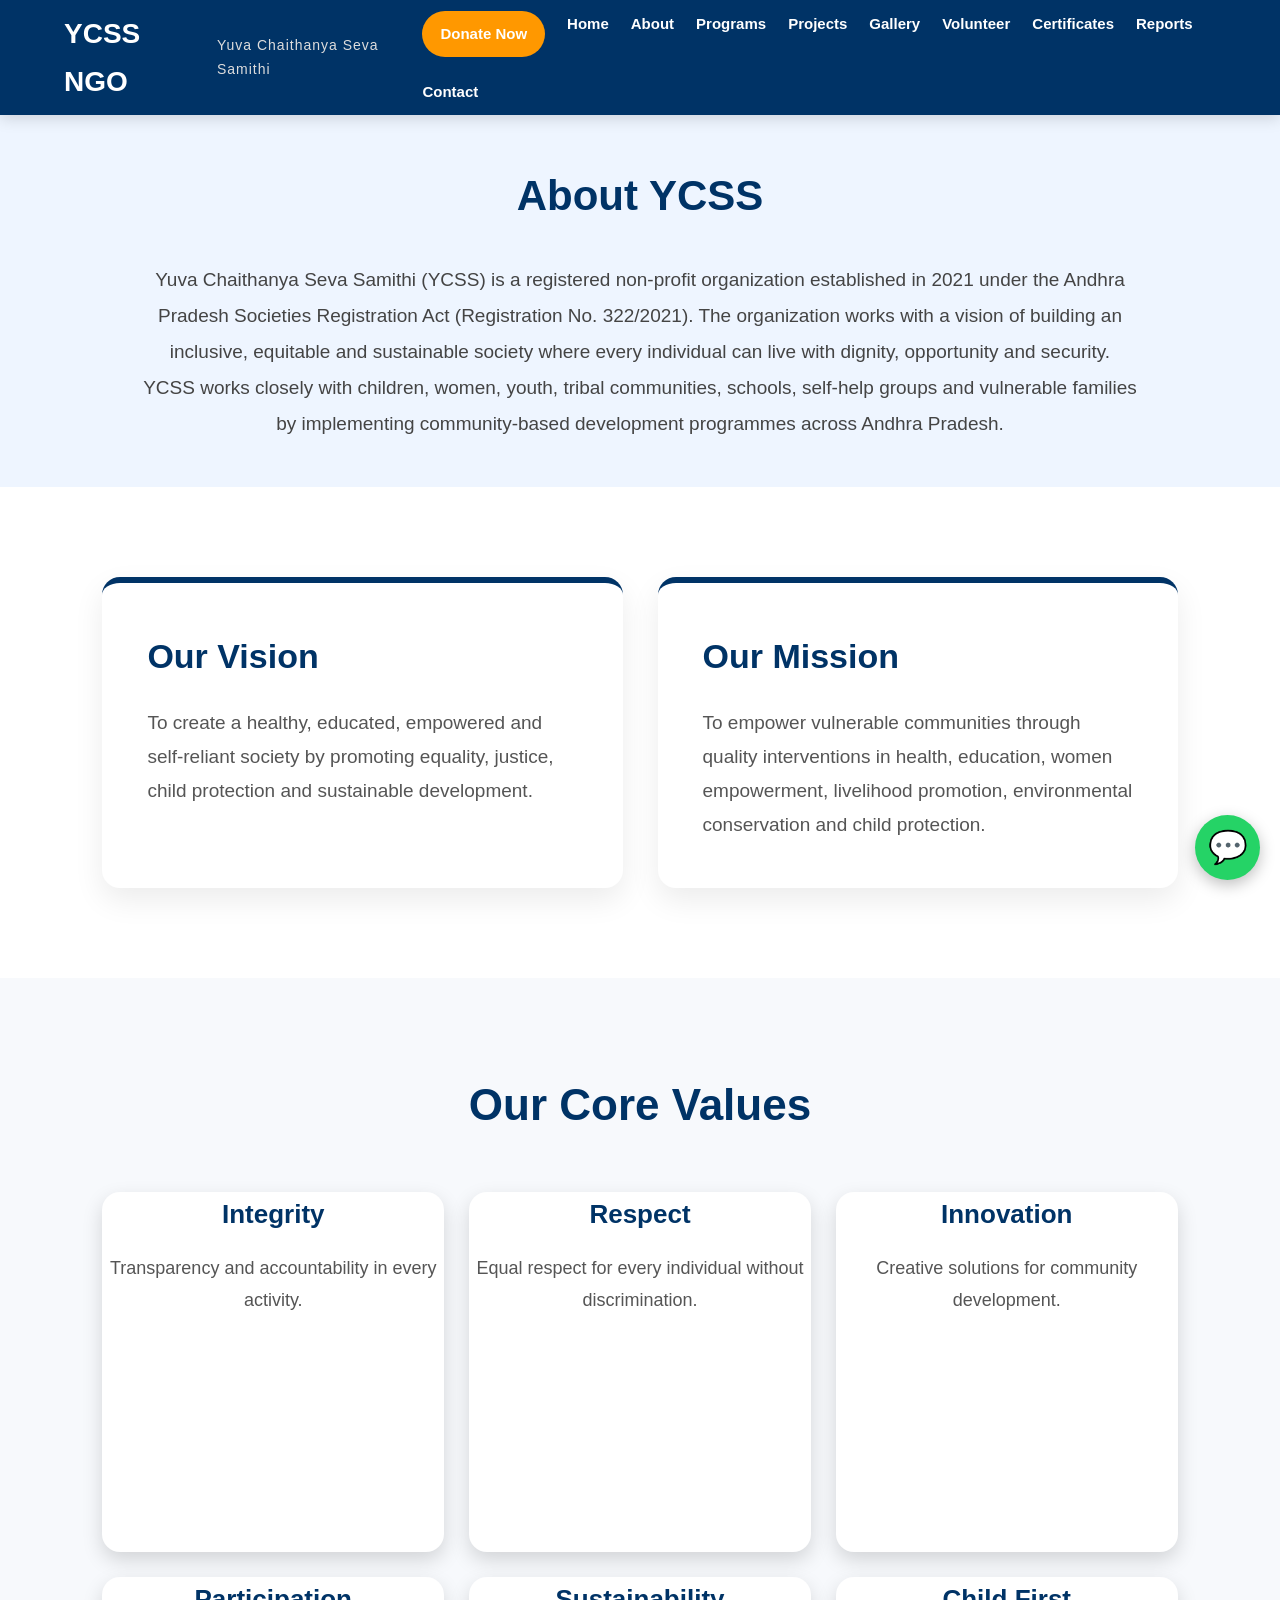
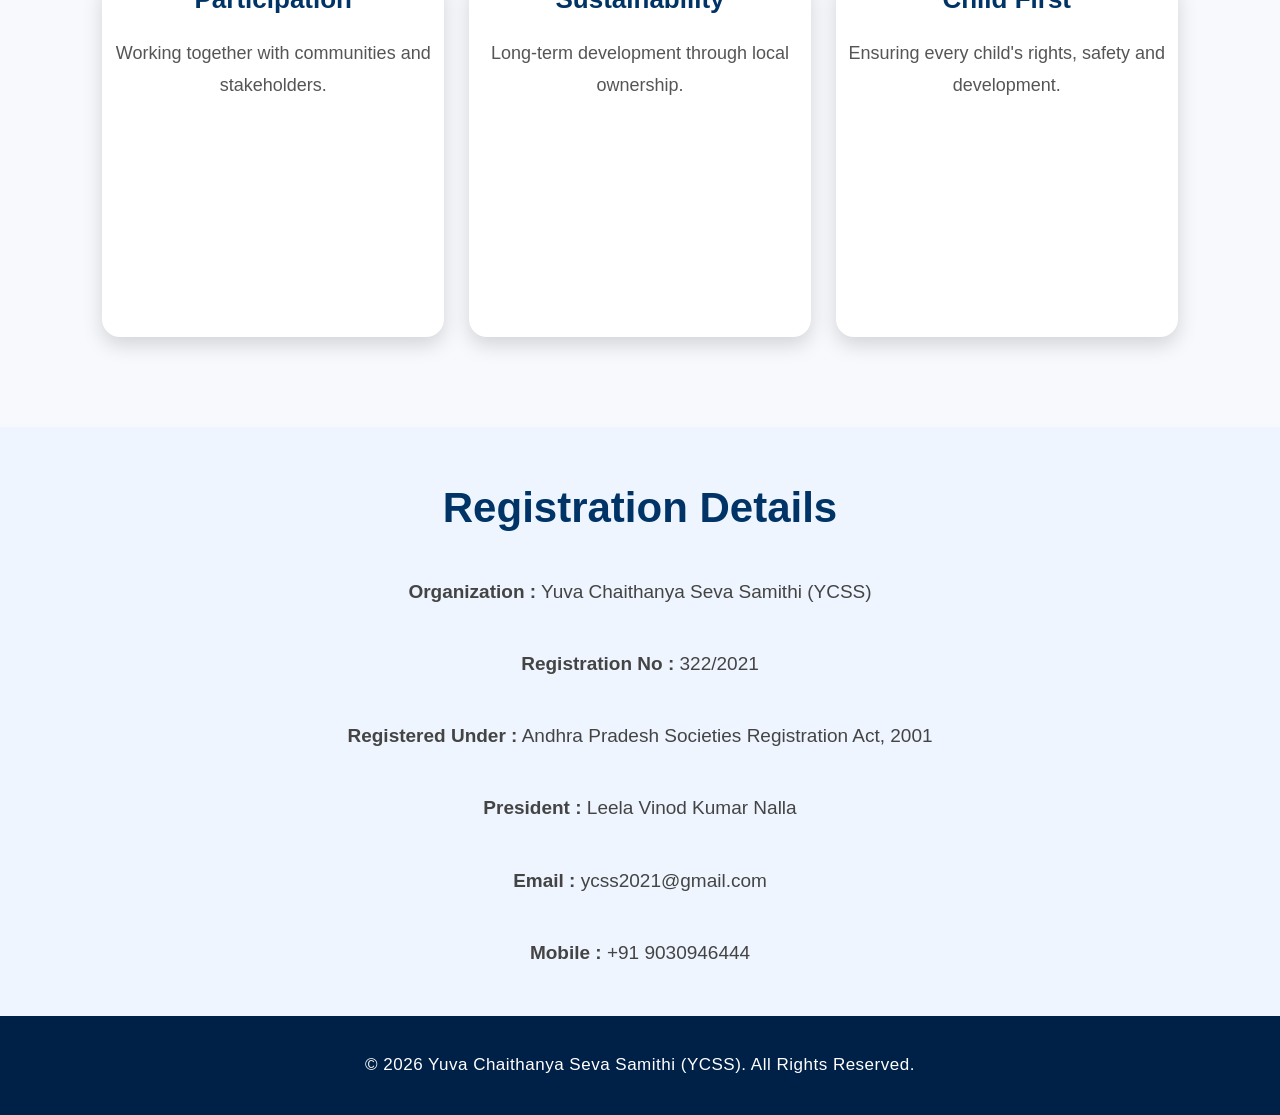
==== commit 5f152f30: "Update about.html" ====
--- a/about.html
+++ b/about.html
@@ -18,16 +18,27 @@
 </div>
 
 <nav>
+
+<a href="donate.html" class="donate-btn">Donate Now</a>
+
 <a href="index.html">Home</a>
+
 <a href="about.html">About</a>
+
 <a href="programs.html">Programs</a>
+
 <a href="projects.html">Projects</a>
+
 <a href="gallery.html">Gallery</a>
+
 <a href="volunteer.html">Volunteer</a>
-<a href="donate.html">Donate</a>
+
 <a href="certificate.html">Certificates</a>
+
 <a href="reports.html">Reports</a>
+
 <a href="contact.html">Contact</a>
+
 </nav>
 
 </div>
--- a/style.css
+++ b/style.css
@@ -36,7 +36,7 @@
 display:flex;
 justify-content:space-between;
 align-items:center;
-padding:18px 0;
+padding:10px 0;
 }
 
 .logo h1{
@@ -89,7 +89,7 @@
 
 .hero{
 
-height:92vh;
+height:88vh;
 
 background:
 
@@ -207,7 +207,7 @@
 
 .impact{
 
-padding:90px 8%;
+padding:70px 8%;
 
 background:white;
 
@@ -277,7 +277,7 @@
 ==================================================*/
 
 .about-home{
-padding:90px 10%;
+padding:45px 10%;
 text-align:center;
 background:#eef5ff;
 }
@@ -292,7 +292,7 @@
 .about-home p{
 max-width:1000px;
 margin:auto;
-font-size:20px;
+font-size:19px;
 line-height:1.9;
 color:#444;
 }
@@ -440,9 +440,9 @@
 footer{
 background:#002147;
 color:#fff;
-padding:50px 20px;
+padding:35px 20px;
 text-align:center;
-margin-top:50px;
+margin-top:0;
 }
 
 footer p{
@@ -722,3 +722,419 @@
 width:100%;
 line-height:65px;
 }
+.wa-icon{
+font-size:32px;
+color:white;
+display:flex;
+align-items:center;
+justify-content:center;
+width:100%;
+height:100%;
+}
+#topBtn{
+position:fixed;
+bottom:100px;
+right:25px;
+width:50px;
+height:50px;
+border-radius:50%;
+border:none;
+background:#003366;
+color:white;
+font-size:22px;
+display:none;
+z-index:99999;
+cursor:pointer;
+}
+.social-icons{
+margin-top:20px;
+display:flex;
+justify-content:center;
+gap:15px;
+}
+
+.social-icons a{
+width:45px;
+height:45px;
+background:#003366;
+color:#fff;
+border-radius:50%;
+display:flex;
+align-items:center;
+justify-content:center;
+text-decoration:none;
+font-size:22px;
+transition:.3s;
+}
+
+.social-icons a:hover{
+
+background:#25D366;
+
+transform:translateY(-5px);
+
+}
+.logo{
+display:flex;
+align-items:center;
+gap:15px;
+}
+
+.logo img{
+width:55px;
+height:55px;
+object-fit:contain;
+background:#fff;
+border-radius:50%;
+padding:4px;
+}
+
+.logo h1{
+margin:0;
+font-size:28px;
+color:#fff;
+}
+
+.logo p{
+margin:0;
+font-size:14px;
+color:#ddd;
+}
+/* ==========================
+   PRESS COVERAGE SLIDER
+========================== */
+
+.press-slider{
+    width:100%;
+    max-width:700px;
+    height:500px;
+    margin:40px auto;
+    display:flex;
+    justify-content:center;
+    align-items:center;
+    background:#ffffff;
+    border-radius:12px;
+    box-shadow:0 8px 25px rgba(0,0,0,.15);
+    overflow:hidden;
+}
+
+.pressSlide{
+    display:none;
+    width:100%;
+    height:100%;
+    object-fit:contain;
+    padding:15px;
+    box-sizing:border-box;
+}
+.contact-details{
+    text-align:center;
+    line-height:1.5;
+    font-size:18px;
+}
+.program-grid .card img{
+    width:100%;
+    height:220px;
+    object-fit:cover;
+    border-radius:10px;
+    transition:0.3s;
+}
+
+.program-grid .card img:hover{
+    transform:scale(1.03);
+}
+.social-icons{
+    display:flex;
+    justify-content:center;
+    align-items:center;
+    gap:15px;
+    margin-top:20px;
+    flex-wrap:wrap;
+}
+
+.social-icons a{
+    width:50px;
+    height:50px;
+    background:#003366;
+    color:#fff;
+    border-radius:50%;
+    display:flex;
+    justify-content:center;
+    align-items:center;
+    text-decoration:none;
+    font-size:24px;
+    overflow:hidden;
+}
+
+.social-icons a i{
+    display:block;
+    line-height:1;
+}
+
+.social-icons a::before,
+.social-icons a::after{
+    display:none !important;
+    content:none !important;
+}
+.program-grid{
+
+display:grid;
+
+grid-template-columns:repeat(auto-fit,minmax(320px,1fr));
+
+gap:35px;
+
+align-items:stretch;
+
+}
+.card{
+
+display:flex;
+
+flex-direction:column;
+
+justify-content:space-between;
+
+min-height:360px;
+
+}
+.card p{
+
+flex-grow:1;
+
+line-height:1.8;
+
+}
+.card .btn{
+
+margin-top:25px;
+
+align-self:center;
+
+width:220px;
+
+text-align:center;
+
+}
+.btn.disabled{
+
+background:#ff6b00;
+
+color:#fff;
+
+pointer-events:none;
+
+cursor:not-allowed;
+
+opacity:0.85;
+
+box-shadow:none;
+
+}
+.verify-btn{
+
+margin-top:15px;
+text-align:center;
+
+}
+.about-home{
+
+min-height:auto;
+
+}
+.btn{
+
+box-shadow:0 10px 25px rgba(0,0,0,.20);
+
+}
+.contact-details{
+background:#fff;
+padding:35px;
+border-radius:18px;
+box-shadow:0 10px 30px rgba(0,0,0,.10);
+display:inline-block;
+margin-top:20px;
+font-size:18px;
+line-height:2;
+}
+
+.contact-details a{
+text-decoration:none;
+color:#003366;
+font-weight:bold;
+}
+
+.contact-details a:hover{
+color:#ff6b00;
+}
+.map-frame{
+width:100%;
+height:450px;
+border:3px solid white;
+border-radius:15px;
+box-shadow:0 8px 25px rgba(0,0,0,.20);
+}.footer-links{
+list-style:none;
+padding:0;
+}
+
+.footer-links li{
+margin:8px 0;
+}
+
+.footer-links a{
+color:#fff;
+text-decoration:none;
+}
+
+.footer-links a:hover{
+color:#FFD700;
+}
+.verify-btn{
+    margin-top:30px;
+    text-align:center;
+}
+
+.verify-btn .btn{
+    display:inline-block;
+    background:#ff6b00;
+    color:#fff;
+    padding:15px 35px;
+    border-radius:50px;
+    text-decoration:none;
+    font-size:20px;
+    font-weight:600;
+    box-shadow:0 10px 25px rgba(0,0,0,.25);
+    transition:.3s;
+}
+
+.verify-btn .btn:hover{
+    background:#e65c00;
+    transform:translateY(-3px);
+}
+.whatsapp-float{
+    position:fixed;
+    bottom:20px;
+    right:20px;
+    background:#25D366;
+    color:#fff;
+    padding:14px 20px;
+    border-radius:50px;
+    display:flex;
+    align-items:center;
+    gap:10px;
+    text-decoration:none;
+    box-shadow:0 5px 15px rgba(0,0,0,.25);
+    z-index:9999;
+    font-weight:600;
+}
+
+.whatsapp-float i{
+    font-size:28px;
+}
+
+.whatsapp-float span{
+    color:#fff;
+}
+
+.whatsapp-float:hover{
+    background:#1EBE5D;
+}
+
+@media(max-width:768px){
+    .whatsapp-float span{
+        display:none;
+    }
+
+    .whatsapp-float{
+        width:60px;
+        height:60px;
+        border-radius:50%;
+        justify-content:center;
+        padding:0;
+    }
+}
+.program-grid .card{
+    padding:0;
+    overflow:hidden;
+    border-radius:20px;
+}
+
+.program-grid .card img{
+    width:100%;
+    height:300px;
+    object-fit:cover;
+    display:block;
+    transition:0.4s;
+}
+
+.program-grid .card img:hover{
+    transform:scale(1.05);
+}
+.program-grid{
+display:grid;
+grid-template-columns:repeat(auto-fit,minmax(320px,1fr));
+gap:25px;
+}
+
+.program-grid .card{
+padding:0;
+border-radius:18px;
+overflow:hidden;
+background:#fff;
+box-shadow:0 8px 20px rgba(0,0,0,.15);
+}
+
+.program-grid .card img{
+width:100%;
+height:280px;
+object-fit:cover;
+display:block;
+cursor:pointer;
+transition:.4s;
+}
+
+.program-grid .card img:hover{
+transform:scale(1.05);
+}
+.footer-container h3{
+    color:#FFD700;
+}
+
+.footer-container p,
+.footer-container a{
+    color:#ffffff;
+    text-decoration:none;
+    line-height:2;
+}
+
+.footer-container a:hover{
+    color:#ffb300;
+}
+/* ===== Donate Button Highlight ===== */
+
+nav a[href="donate.html"]{
+    background:#ff9800;
+    color:#fff !important;
+    padding:10px 18px;
+    border-radius:30px;
+    font-weight:bold;
+    animation:donateGlow 1.5s infinite;
+    transition:.3s;
+}
+
+nav a[href="donate.html"]:hover{
+    background:#e65100;
+    transform:scale(1.08);
+}
+
+@keyframes donateGlow{
+    0%{
+        box-shadow:0 0 5px #ff9800;
+    }
+    50%{
+        box-shadow:0 0 20px #ff9800,0 0 35px #ffd54f;
+    }
+    100%{
+        box-shadow:0 0 5px #ff9800;
+    }
+}
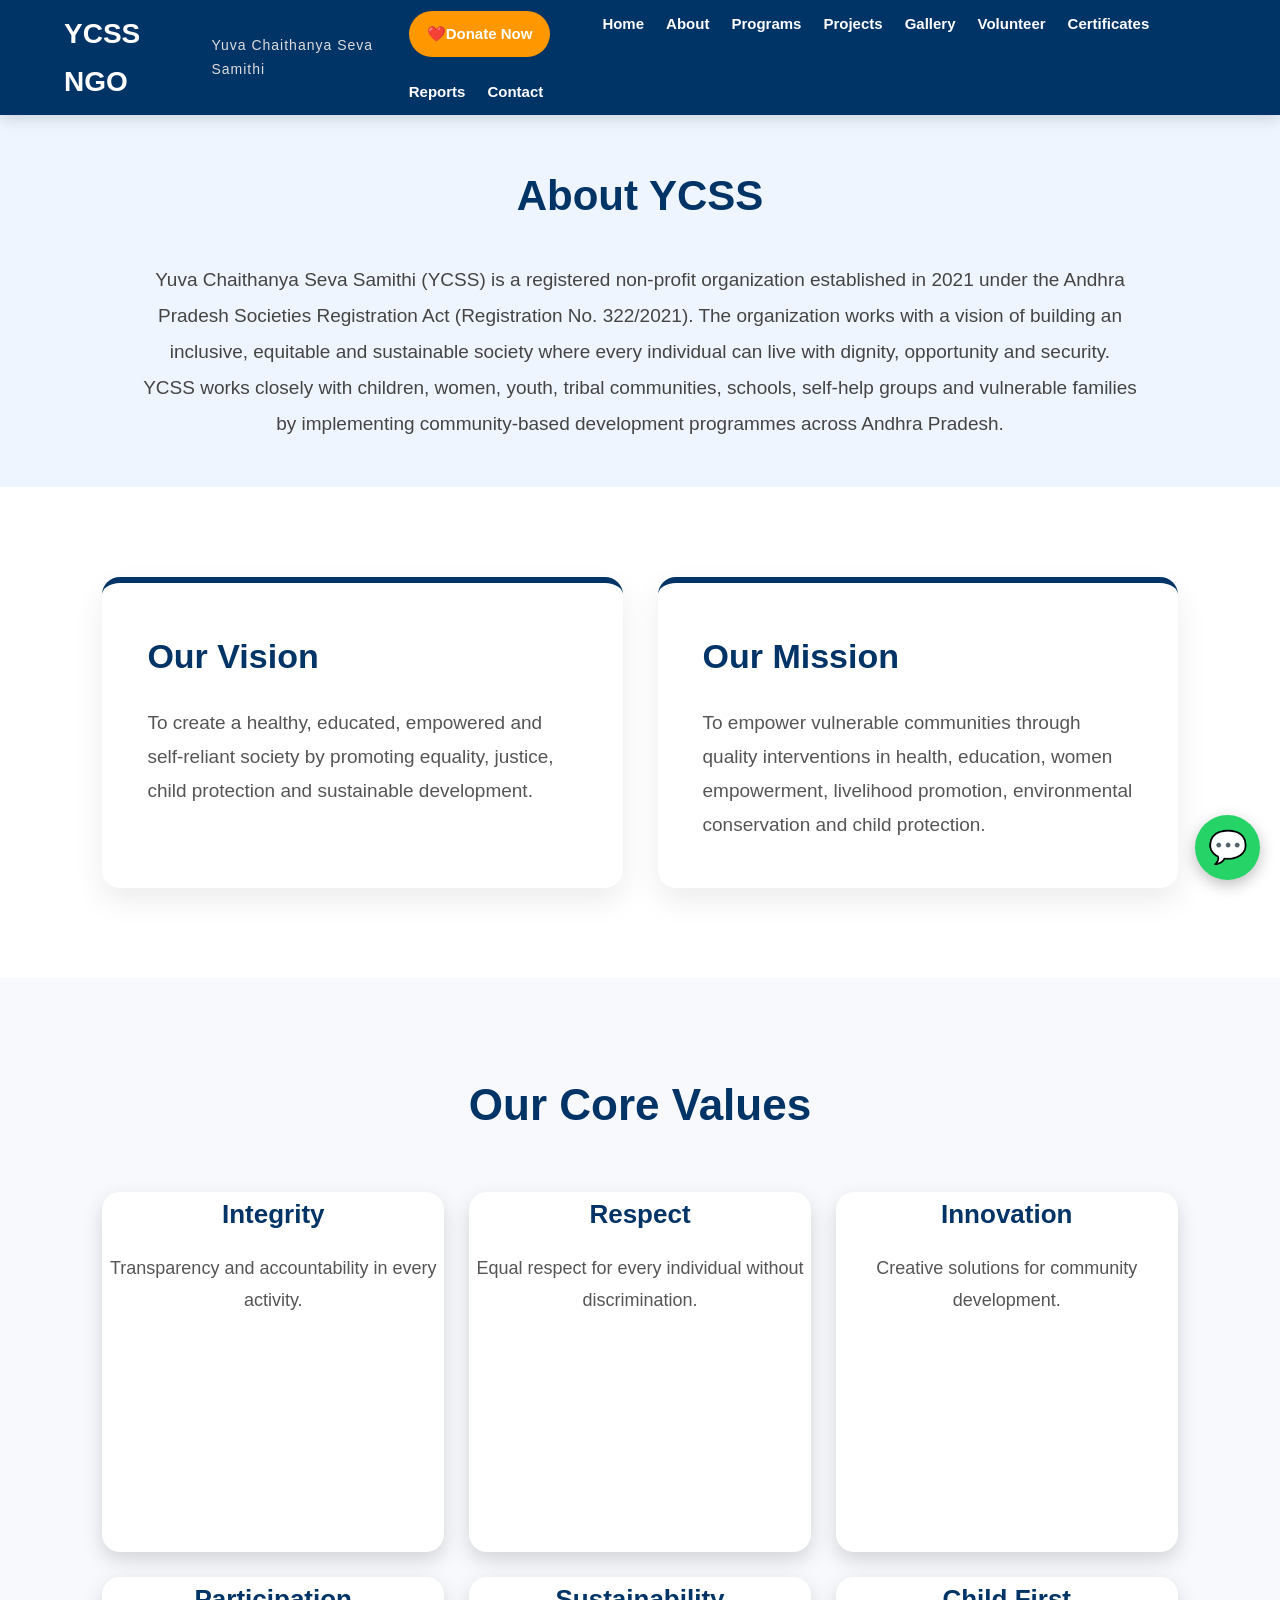
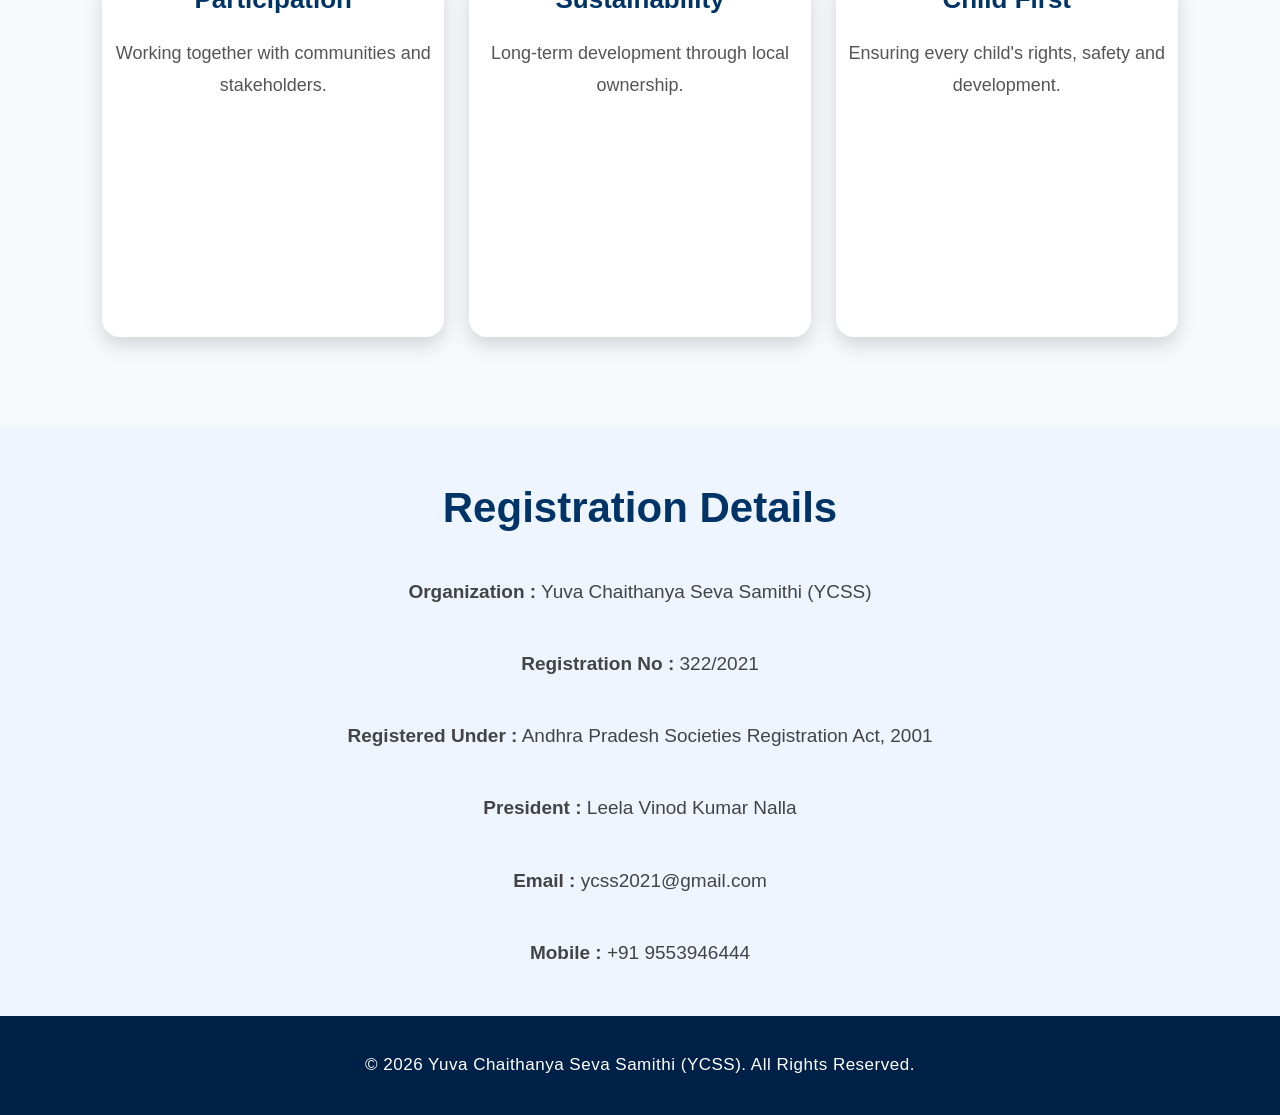
==== commit 05b3cb76: "Update about.html" ====
--- a/about.html
+++ b/about.html
@@ -146,7 +146,7 @@
 
 <b>Email :</b> ycss2021@gmail.com<br><br>
 
-<b>Mobile :</b> +91 9030946444
+<b>Mobile :</b> +91 9553946444
 
 </p>
 
@@ -162,7 +162,7 @@
 
 </footer>
 <!-- Floating WhatsApp -->
-<a href="https://wa.me/919030946444"
+<a href="https://wa.me/919553946444"
 class="whatsapp-float"
 target="_blank">
 
--- a/style.css
+++ b/style.css
@@ -1138,3 +1138,69 @@
         box-shadow:0 0 5px #ff9800;
     }
 }
+/* Donate Button */
+
+.donate-btn{
+
+background:linear-gradient(45deg,#ff9800,#ff5722);
+
+color:#fff !important;
+
+padding:10px 20px;
+
+border-radius:30px;
+
+font-weight:bold;
+
+text-decoration:none;
+
+/* Home కి కొంచెం gap */
+margin-right:30px;
+
+animation:donateGlow 1.5s infinite;
+
+transition:.3s;
+
+}
+
+/* ❤️ Heart Auto Add */
+
+.donate-btn::before{
+
+content:"❤️ ";
+
+animation:heartBeat .8s infinite;
+
+display:inline-block;
+
+}
+
+@keyframes heartBeat{
+
+0%{transform:scale(1);}
+
+25%{transform:scale(1.3);}
+
+50%{transform:scale(1);}
+
+75%{transform:scale(1.3);}
+
+100%{transform:scale(1);}
+
+}
+
+@keyframes donateGlow{
+
+0%{
+box-shadow:0 0 5px #ff9800;
+}
+
+50%{
+box-shadow:0 0 20px #ff9800,0 0 35px #ffd54f;
+}
+
+100%{
+box-shadow:0 0 5px #ff9800;
+}
+
+}
